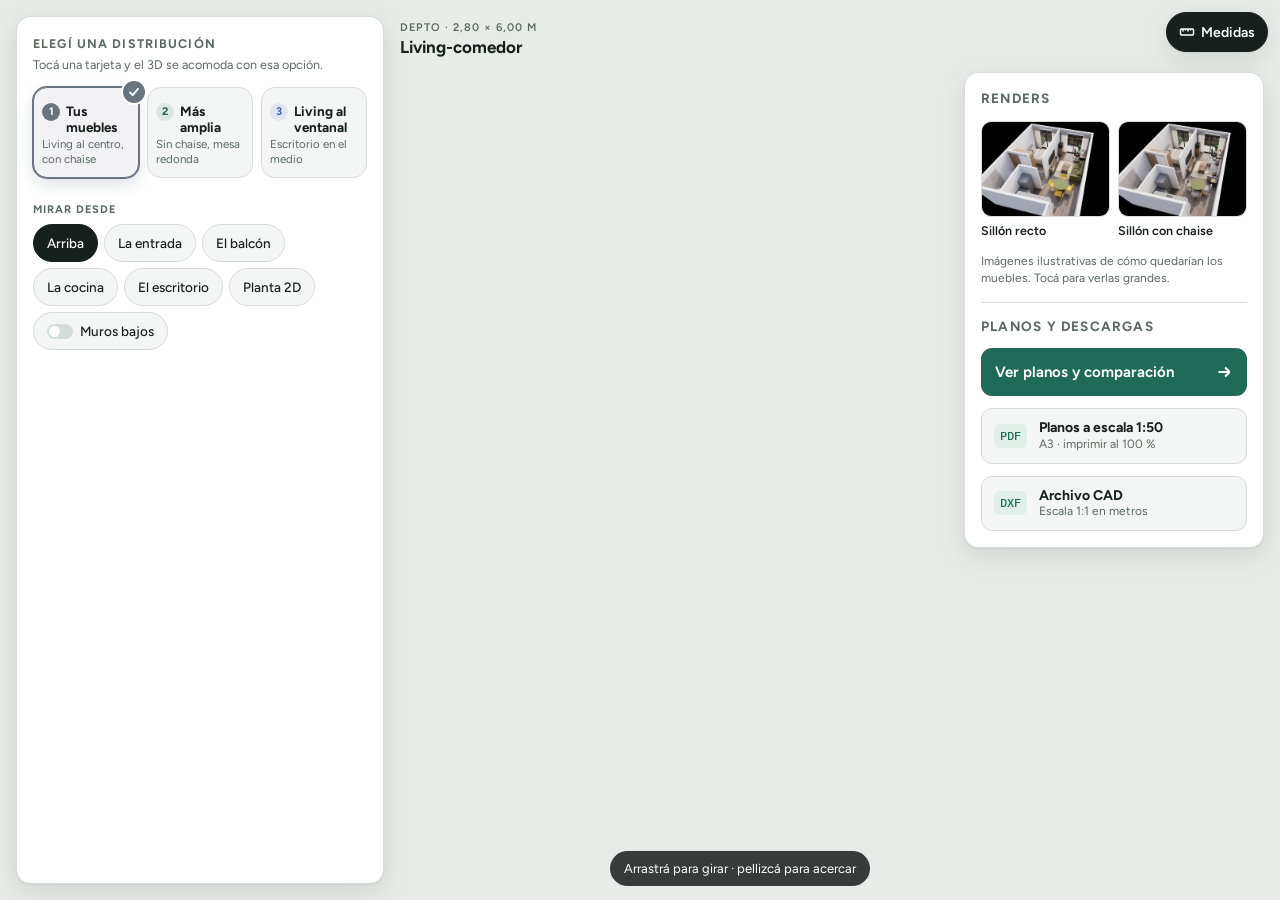
==== index.html @ 9386f5f5 "Opción 2: sillón de 180 × 100 Co-Authored-By: Claude Opus 5.5 <noreply@anthropic.com> Claude-Session" ====
<!doctype html>
<html lang="es-AR">
<head>
<meta charset="utf-8">
<meta name="viewport" content="width=device-width, initial-scale=1, viewport-fit=cover">
<meta name="theme-color" content="#e8ece9" media="(prefers-color-scheme: light)">
<meta name="theme-color" content="#111614" media="(prefers-color-scheme: dark)">
<title>Living-comedor en 3D</title>
<meta name="description" content="Modelo 3D a escala real del living-comedor: compará las distribuciones, girá y acercate.">
<meta property="og:title" content="Living-comedor en 3D">
<meta property="og:description" content="Modelo 3D a escala real: compará las distribuciones, girá y acercate.">
<meta property="og:type" content="website">
<meta property="og:url" content="https://juanmeliadevelops.github.io/planosDepto/">
<meta property="og:image" content="https://juanmeliadevelops.github.io/planosDepto/assets/og.jpg">
<meta property="og:image:width" content="1200">
<meta property="og:image:height" content="630">
<meta name="twitter:card" content="summary_large_image">
<link rel="icon" href="assets/icon.svg" type="image/svg+xml">
<link rel="apple-touch-icon" href="assets/apple-touch-icon.png">
<link rel="preconnect" href="https://fonts.googleapis.com">
<link rel="preconnect" href="https://fonts.gstatic.com" crossorigin>
<link rel="stylesheet" href="https://fonts.googleapis.com/css2?family=Figtree:wght@400;500;600;700&family=IBM+Plex+Mono:wght@400;500&display=swap">
<link rel="stylesheet" href="assets/style.css?v=9">
<link rel="modulepreload" href="vendor/three/three.module.min.js">
</head>
<body class="viewer">

  <div class="v-stage" id="stage">
    <div class="v-labels" id="labels"></div>
    <div class="toast" id="toast" role="status" aria-live="polite"></div>
    <div class="hint" id="hint">Arrastrá para girar · pellizcá para acercar</div>
  </div>

  <div class="v-brand">
    <p class="eyebrow">Depto · 2,80 × 6,00 m</p>
    <strong>Living-comedor</strong>
  </div>

  <div class="v-tools">
    <button class="pill icon-only" id="t-tags" aria-pressed="true" aria-label="Mostrar u ocultar las medidas" title="Medidas">
      <svg viewBox="0 0 16 16" fill="none" stroke="currentColor" stroke-width="1.5" aria-hidden="true"><rect x="1.5" y="5" width="13" height="6" rx="1"/><path d="M4 5v2.5M6.5 5v1.5M9 5v2.5M11.5 5v1.5"/></svg>
      <span class="pill-text">Medidas</span>
    </button>
    <button class="pill" id="t-files" aria-expanded="false" aria-controls="files">
      <svg viewBox="0 0 16 16" fill="none" stroke="currentColor" stroke-width="1.5" aria-hidden="true"><rect x="1.5" y="2.5" width="13" height="11" rx="1.5"/><path d="M1.5 11l3.5-3.5 3 3 2-2 4.5 4.5"/><circle cx="11" cy="5.5" r="1.2"/></svg>
      Renders y planos
    </button>
  </div>

  <!-- Tarjeta derecha: renders, planos y descargas -->
  <aside class="card files closed" id="files" aria-label="Renders, planos y descargas">
    <button class="files-close" id="files-close" aria-label="Cerrar">×</button>
    <p class="card-label">Renders</p>
    <div class="renders">
      <button class="render-thumb" data-i="0" aria-label="Ver render 1: sillón recto">
        <img src="renders/render-1-thumb.jpg" width="640" height="478" alt="Render del depto con sillón recto verde, mesa redonda y sillas amarillas" loading="lazy">
        <span>Sillón recto</span>
      </button>
      <button class="render-thumb" data-i="1" aria-label="Ver render 2: sillón con chaise">
        <img src="renders/render-2-thumb.jpg" width="640" height="478" alt="Render del depto con sillón gris con chaise, mesa auxiliar y sillas tapizadas" loading="lazy">
        <span>Sillón con chaise</span>
      </button>
    </div>
    <p class="small-note">Imágenes ilustrativas de cómo quedarían los muebles. Tocá para verlas grandes.</p>
    <hr class="sep">
    <p class="card-label">Planos y descargas</p>
    <a class="btn-main" href="planos.html">Ver planos y comparación
      <svg viewBox="0 0 16 16" fill="none" stroke="currentColor" stroke-width="1.8" aria-hidden="true"><path d="M3 8h10m0 0-4-4m4 4-4 4"/></svg>
    </a>
    <a class="file-row" href="descargas/planos-living-1-50-A3.pdf" download>
      <span class="ext">PDF</span>
      <div><strong>Planos a escala 1:50</strong><span class="sub">A3 · imprimir al 100 %</span></div>
    </a>
    <a class="file-row" href="descargas/planos-living.dxf" download>
      <span class="ext">DXF</span>
      <div><strong>Archivo CAD</strong><span class="sub">Escala 1:1 en metros</span></div>
    </a>
  </aside>

  <!-- Visor de renders a pantalla completa -->
  <div class="lightbox" id="lightbox" role="dialog" aria-modal="true" aria-label="Renders" hidden>
    <div class="lb-top">
      <span class="lb-count num" id="lb-count">1 / 2</span>
      <strong id="lb-title">Sillón recto</strong>
      <button class="lb-btn" id="lb-close" aria-label="Cerrar">×</button>
    </div>
    <div class="lb-stage" id="lb-stage">
      <img id="lb-img" src="" alt="">
    </div>
    <button class="lb-btn lb-nav lb-prev" id="lb-prev" aria-label="Anterior">‹</button>
    <button class="lb-btn lb-nav lb-next" id="lb-next" aria-label="Siguiente">›</button>
    <div class="lb-bottom">
      <a id="lb-full" href="" target="_blank" rel="noopener">Abrir en tamaño completo</a>
    </div>
  </div>

  <!-- Tarjeta principal: distribución -->
  <button class="show-controls" id="show-controls" hidden>
    <svg viewBox="0 0 16 16" fill="none" stroke="currentColor" stroke-width="1.8" aria-hidden="true"><path d="M4 10l4-4 4 4"/></svg>
    Mostrar controles
  </button>

  <section class="card dist" id="dist" data-state="peek" aria-label="Distribución">
    <div class="sheet-head" id="sheet-head">
      <span class="grab" aria-hidden="true"></span>
      <div class="sheet-bar">
        <div class="sheet-title"><span class="dot" id="sheet-dot"></span><span class="sheet-name-wrap"><span class="sheet-kicker">Viendo</span><strong id="sheet-name">Tus muebles</strong></span></div>
        <button class="icon-btn" id="sheet-toggle" aria-expanded="false" aria-controls="detail">Ver detalles</button>
        <button class="icon-btn round" id="sheet-hide" aria-label="Ocultar controles" title="Ocultar controles">
          <svg viewBox="0 0 16 16" fill="none" stroke="currentColor" stroke-width="1.8" aria-hidden="true"><path d="M4 6l4 4 4-4"/></svg>
        </button>
      </div>
    </div>
    <div class="dist-head">
      <p class="card-label">Elegí una distribución</p>
      <p>Tocá una tarjeta y el 3D se acomoda con esa opción.</p>
    </div>

    <div class="opts" role="group" aria-label="Distribuciones">
      <button class="opt" data-l="A" aria-pressed="true">
        <span class="opt-plan" data-plan="A" aria-hidden="true"></span>
        <span class="opt-text"><span class="t"><span class="opt-num">1</span>Tus muebles</span><span class="s">Living al centro, con chaise</span></span>
        <span class="opt-check" aria-hidden="true"><svg viewBox="0 0 16 16"><path d="M3.5 8.5l3 3 6-7" fill="none" stroke="currentColor" stroke-width="2.2" stroke-linecap="round" stroke-linejoin="round"/></svg></span>
      </button>
      <button class="opt" data-l="A2" aria-pressed="false">
        <span class="opt-plan" data-plan="A2" aria-hidden="true"></span>
        <span class="opt-text"><span class="t"><span class="opt-num">2</span>Más amplia</span><span class="s">Sin chaise, mesa redonda</span></span>
        <span class="opt-check" aria-hidden="true"><svg viewBox="0 0 16 16"><path d="M3.5 8.5l3 3 6-7" fill="none" stroke="currentColor" stroke-width="2.2" stroke-linecap="round" stroke-linejoin="round"/></svg></span>
      </button>
      <button class="opt" data-l="B" aria-pressed="false">
        <span class="opt-plan" data-plan="B" aria-hidden="true"></span>
        <span class="opt-text"><span class="t"><span class="opt-num">3</span>Living al ventanal</span><span class="s">Escritorio en el medio</span></span>
        <span class="opt-check" aria-hidden="true"><svg viewBox="0 0 16 16"><path d="M3.5 8.5l3 3 6-7" fill="none" stroke="currentColor" stroke-width="2.2" stroke-linecap="round" stroke-linejoin="round"/></svg></span>
      </button>
    </div>

    <div class="detail" id="detail" data-l="A" aria-live="polite"></div>

    <div class="views-wrap">
      <p class="mini-label">Mirar desde</p>
      <div class="views" role="group" aria-label="Punto de vista">
        <button class="chip" data-v="iso" aria-pressed="true">Arriba</button>
        <button class="chip" data-v="entrada" aria-pressed="false">La entrada</button>
        <button class="chip" data-v="balcon" aria-pressed="false">El balcón</button>
        <button class="chip" data-v="cocina" aria-pressed="false">La cocina</button>
        <button class="chip" data-v="escritorio" aria-pressed="false">El escritorio</button>
        <button class="chip" data-v="plan" aria-pressed="false">Planta 2D</button>
        <span class="chip-sep" aria-hidden="true"></span>
        <button class="chip toggle" id="t-walls" aria-pressed="false"><span class="sw" aria-hidden="true"></span>Muros bajos</button>
      </div>
    </div>
  </section>

<script type="importmap">
{"imports":{
  "three":"./vendor/three/three.module.min.js",
  "three/addons/":"./vendor/three/addons/"
}}
</script>
<script type="module" src="assets/living3d.js?v=10"></script>
<noscript><p class="fallback">Este modelo necesita JavaScript. <a href="planos.html">Ver los planos</a></p></noscript>
</body>
</html>
---- assets/style.css ----
/* Planos del depto — estilos compartidos. Mobile first. */
:root{
  --bg:#e8ece9; --surface:#ffffff; --surface-2:#f3f6f4; --fg:#17201c; --muted:#5b6862; --line:#d5ddd8;
  --accent:#1f6b57; --accent-fg:#ffffff; --accent-soft:#e0efe8; --chip:#f3f6f4;
  --change:#b4621a; --change-soft:#fcefe1; --warn:#a8461f; --warn-soft:#fbe9e2;
  --opt-a:#6a7480; --opt-a2:#1f6b57; --opt-b:#3d5fa8;
  --plan-bg:#ffffff;
  --shadow:0 1px 2px rgba(16,24,20,.06),0 8px 28px rgba(16,24,20,.10);
  --font-body:"Figtree",system-ui,-apple-system,"Segoe UI",Roboto,sans-serif;
  --font-data:"IBM Plex Mono",ui-monospace,"SFMono-Regular",Menlo,Consolas,monospace;
  --radius:14px;
  color-scheme:light;
}
@media (prefers-color-scheme: dark){:root{
  --bg:#111614; --surface:#1a211e; --surface-2:#222b27; --fg:#e7eeea; --muted:#9aa8a1; --line:#2e3935;
  --accent:#5cc1a0; --accent-fg:#0c1f19; --accent-soft:#1c362e; --chip:#222b27;
  --change:#e8a463; --change-soft:#3a2a19; --warn:#ee9a7b; --warn-soft:#3b231b;
  --opt-a:#9aa4af; --opt-a2:#5cc1a0; --opt-b:#8fa9e6;
  --shadow:0 1px 2px rgba(0,0,0,.3),0 10px 30px rgba(0,0,0,.35);
  color-scheme:dark}}

*,*::before,*::after{box-sizing:border-box}
html{-webkit-text-size-adjust:100%;text-size-adjust:100%}
body{margin:0;background:var(--bg);color:var(--fg);font-family:var(--font-body);font-size:16px;line-height:1.5;
  -webkit-font-smoothing:antialiased}
img{max-width:100%;height:auto;display:block}
[hidden]{display:none!important}
a{color:var(--accent)}
button,a{-webkit-tap-highlight-color:transparent}
:focus-visible{outline:2px solid var(--accent);outline-offset:2px}
.num{font-family:var(--font-data);font-variant-numeric:tabular-nums}

/* ---------- Página principal ---------- */
.wrap{max-width:760px;margin:0 auto;padding-inline:max(16px,env(safe-area-inset-left,0px));
  padding-block:calc(20px + env(safe-area-inset-top,0px)) calc(40px + env(safe-area-inset-bottom,0px));
  display:flex;flex-direction:column;gap:32px}
.back{align-self:flex-start;font-weight:600;font-size:15px;text-decoration:none;min-height:40px;display:inline-flex;align-items:center;margin-bottom:-16px}
header.top{display:flex;flex-direction:column;gap:6px}
.eyebrow{font-size:12px;letter-spacing:.09em;text-transform:uppercase;color:var(--muted);font-weight:600;margin:0}
h1{font-size:clamp(28px,7.5vw,40px);line-height:1.08;margin:0;font-weight:700;letter-spacing:-.015em;text-wrap:balance}
.lede{margin:4px 0 0;color:var(--muted);max-width:60ch}
h2{font-size:21px;margin:0;font-weight:700;letter-spacing:-.01em;text-wrap:balance}
section{display:flex;flex-direction:column;gap:14px}
.section-head{display:flex;flex-direction:column;gap:4px}
.section-head p{margin:0;color:var(--muted);font-size:15px}

.hero{position:relative;display:block;border-radius:var(--radius);overflow:hidden;background:var(--surface);
  border:1px solid var(--line);text-decoration:none;color:inherit}
.hero img{width:100%;aspect-ratio:4/3;object-fit:cover;background:var(--chip)}
.hero .cta{display:flex;align-items:center;justify-content:space-between;gap:12px;padding:14px 16px}
.hero .cta strong{font-size:17px;display:block}
.hero .cta span{font-size:14px;color:var(--muted)}
.hero .cta .btn{color:var(--accent-fg);font-size:15px}
.btn{display:inline-flex;align-items:center;justify-content:center;gap:8px;min-height:44px;padding:0 18px;border-radius:10px;
  background:var(--accent);color:var(--accent-fg);font-weight:600;font-size:15px;text-decoration:none;border:0;white-space:nowrap}
.btn.secondary{background:var(--chip);color:var(--fg);border:1px solid var(--line)}

.tabs{display:flex;gap:6px;overflow-x:auto;scrollbar-width:none;margin-inline:-16px;padding-inline:16px;scroll-snap-type:x proximity}
.tabs::-webkit-scrollbar{display:none}
.tab{flex:0 0 auto;min-height:44px;padding:0 16px;border-radius:999px;border:1px solid var(--line);background:var(--surface);
  color:var(--fg);font:inherit;font-size:15px;font-weight:500;cursor:pointer;scroll-snap-align:start}
.tab[aria-selected="true"]{background:var(--accent);border-color:var(--accent);color:var(--accent-fg)}
.tab .tab-badge{font-size:11px;font-weight:600;margin-left:6px;opacity:.85}

.plan{display:flex;flex-direction:column;gap:14px}
.plan-figure{margin:0;background:var(--plan-bg);border-radius:var(--radius);border:1px solid var(--line);overflow:hidden}
.plan-figure a{display:block}
.plan-figure img{width:100%;max-width:520px;margin:0 auto}
.plan-figure figcaption{font-size:13px;color:#646a71;padding:10px 14px;border-top:1px solid #e6e2da;background:#fbfaf7;
  display:flex;justify-content:space-between;gap:10px;flex-wrap:wrap}
.facts{display:grid;grid-template-columns:1fr;gap:8px;margin:0;padding:0;list-style:none}
.facts li{background:var(--surface);border:1px solid var(--line);border-radius:10px;padding:12px 14px;display:flex;
  justify-content:space-between;align-items:baseline;gap:12px;font-size:15px}
.facts li .num{font-weight:500;white-space:nowrap}
.facts li.good .num{color:var(--accent)}

.table-scroll{overflow-x:auto;border:1px solid var(--line);border-radius:var(--radius);background:var(--surface)}
table{border-collapse:collapse;width:100%;font-size:14.5px}
th,td{text-align:left;padding:11px 12px;border-bottom:1px solid var(--line);vertical-align:top}
thead th{font-size:12px;letter-spacing:.07em;text-transform:uppercase;color:var(--muted);font-weight:600;background:var(--chip)}
tbody tr:last-child td{border-bottom:0}
td.num{white-space:normal}
@media (max-width:420px){table{font-size:13.5px}th,td{padding:10px 9px}}
td.new{color:var(--accent);font-weight:500}

.downloads{display:grid;grid-template-columns:1fr;gap:10px}
.dl{display:flex;align-items:center;gap:14px;padding:14px 16px;background:var(--surface);border:1px solid var(--line);
  border-radius:var(--radius);text-decoration:none;color:inherit;min-height:64px}
.dl .ext{font-family:var(--font-data);font-size:12px;font-weight:500;background:var(--accent-soft);color:var(--accent);
  border-radius:6px;padding:4px 7px;flex:0 0 auto}
.dl strong{display:block;font-size:15.5px}
.dl span{display:block;font-size:13.5px;color:var(--muted)}
.dl div{min-width:0}

.note{font-size:14px;color:var(--muted);margin:0;padding:14px 16px;border-left:3px solid var(--line);background:var(--surface);border-radius:0 10px 10px 0}
footer{font-size:13px;color:var(--muted)}

@media (min-width:640px){
  .facts{grid-template-columns:1fr 1fr}
  .downloads{grid-template-columns:1fr 1fr}
  .plan{display:grid;grid-template-columns:1.1fr 1fr;align-items:start}
  .plan .facts{grid-template-columns:1fr}
}


/* ---------- Visor 3D (portada) ----------
   Móvil: lienzo arriba + panel inferior. Escritorio (≥960px): lienzo a pantalla completa,
   tarjeta de distribución a la izquierda y tarjeta de planos/descargas a la derecha. */
body.viewer{height:100dvh;overflow:hidden;display:flex;flex-direction:column;overscroll-behavior:none}
.v-stage{position:relative;flex:1 1 auto;min-height:0;touch-action:none;background:var(--bg);isolation:isolate;z-index:0}
.v-stage canvas{display:block;width:100%;height:100%;touch-action:none}
.v-labels{position:absolute;inset:0;pointer-events:none;overflow:hidden}
.fallback{position:absolute;inset:0;display:flex;align-items:center;justify-content:center;padding:24px;text-align:center;color:var(--muted)}

.v-brand{position:absolute;z-index:6;top:calc(12px + env(safe-area-inset-top,0px));left:max(12px,env(safe-area-inset-left,0px));
  display:flex;flex-direction:column;gap:0;pointer-events:none}
.v-brand .eyebrow{font-size:11px}
.v-brand strong{font-size:17px;line-height:1.2}

.v-tools{position:absolute;z-index:6;top:calc(12px + env(safe-area-inset-top,0px));right:max(12px,env(safe-area-inset-right,0px));
  display:flex;gap:8px;align-items:center}
.pill{display:inline-flex;align-items:center;gap:6px;min-height:40px;padding:0 14px;border-radius:999px;background:var(--surface);
  color:var(--fg);border:1px solid var(--line);font:inherit;font-size:14px;font-weight:600;text-decoration:none;cursor:pointer;box-shadow:var(--shadow)}
.pill[aria-pressed="true"]{background:var(--fg);color:var(--surface);border-color:var(--fg)}
.pill svg{width:16px;height:16px;flex:0 0 auto}

.hint{position:absolute;left:50%;bottom:14px;transform:translateX(-50%);background:rgba(17,22,20,.82);color:#fff;font-size:13px;
  padding:8px 14px;border-radius:999px;pointer-events:none;transition:opacity .4s;text-align:center;width:max-content;max-width:calc(100% - 24px)}
.hint.gone{opacity:0}

/* etiquetas sobre los muebles */
.tag3d{font-family:var(--font-body);font-size:11px;font-weight:600;color:#17201c;background:rgba(255,255,255,.92);
  border:1px solid rgba(0,0,0,.12);padding:2px 7px;border-radius:6px;white-space:nowrap;pointer-events:none;line-height:1.35;
  box-shadow:0 1px 3px rgba(0,0,0,.08)}
.tag3d span{font-family:var(--font-data);font-weight:400;color:#56606a;margin-left:5px}
.tag3d.changed{background:#fff4e8;border-color:#e2a46a;color:#7a3e0c}
.tag3d.changed span{color:#9a5a24}
.tag3d.room{background:rgba(255,255,255,.7);font-weight:500;color:#45504b}
.hide-tags .tag3d{display:none}

/* tarjetas */
.card{background:var(--surface);border:1px solid var(--line);border-radius:var(--radius);box-shadow:var(--shadow)}
.card-label{font-size:11px;letter-spacing:.09em;text-transform:uppercase;color:var(--muted);font-weight:700;margin:0}

/* panel principal: distribución */
.dist{flex:0 0 auto;z-index:5;display:flex;flex-direction:column;gap:12px;border-radius:18px 18px 0 0;border-bottom:0;
  padding:14px 0 calc(12px + env(safe-area-inset-bottom,0px));max-height:50dvh;overflow-y:auto;overscroll-behavior:contain}
.dist>*{margin-inline:16px;flex-shrink:0}
.dist-head{display:flex;flex-direction:column;gap:2px}
.dist-head p{margin:0;font-size:12.5px;color:var(--muted)}

.opts{display:grid;grid-template-columns:repeat(3,minmax(0,1fr));gap:8px}
.opt{--c:var(--opt-a);position:relative;display:flex;flex-direction:column;align-items:stretch;gap:7px;text-align:left;padding:8px 8px 10px;
  border-radius:14px;border:1.5px solid var(--line);background:var(--surface-2);color:var(--fg);font:inherit;cursor:pointer;min-width:0;
  transition:border-color .15s,background .15s,transform .15s,box-shadow .15s}
.opt[data-l="A"]{--c:var(--opt-a)} .opt[data-l="A2"]{--c:var(--opt-a2)} .opt[data-l="B"]{--c:var(--opt-b)}
.opt:hover{border-color:color-mix(in srgb,var(--c) 60%,var(--line))}
.opt:active{transform:scale(.97)}
.opt-plan{display:block;border-radius:8px;background:var(--surface);overflow:hidden;line-height:0}
.opt-plan svg{width:100%;height:auto;display:block}
.opt-text{display:flex;flex-direction:column;gap:2px;min-width:0}
.opt .t{display:flex;align-items:flex-start;gap:6px;font-weight:700;font-size:13.5px;line-height:1.2}
.opt-num{flex:0 0 auto;display:inline-grid;place-items:center;width:18px;height:18px;border-radius:50%;font-size:11px;font-weight:700;
  background:color-mix(in srgb,var(--c) 16%,var(--surface));color:var(--c)}
.opt .s{font-size:11.5px;color:var(--muted);line-height:1.3}
.opt-check{position:absolute;top:-7px;right:-7px;width:22px;height:22px;border-radius:50%;background:var(--c);color:#fff;display:grid;place-items:center;
  opacity:0;transform:scale(.6);transition:opacity .15s,transform .15s;box-shadow:0 0 0 2px var(--surface)}
.opt-check svg{width:14px;height:14px}
.opt[aria-pressed="true"]{border-color:var(--c);background:color-mix(in srgb,var(--c) 9%,var(--surface));box-shadow:0 0 0 1px var(--c),0 6px 16px color-mix(in srgb,var(--c) 22%,transparent)}
.opt[aria-pressed="true"] .opt-check{opacity:1;transform:none}
.opt[aria-pressed="true"] .opt-num{background:var(--c);color:#fff}
.opt[aria-pressed="false"] .opt-plan{opacity:.75}

.views-wrap{display:flex;flex-direction:column;gap:6px;margin-inline:0!important}
.mini-label{margin:0 16px;font-size:11px;letter-spacing:.09em;text-transform:uppercase;color:var(--muted);font-weight:700}
.chip-sep{flex:0 0 1px;align-self:stretch;background:var(--line);margin:4px 2px}
.chip.toggle{display:inline-flex;align-items:center;gap:7px}
.chip.toggle .sw{width:26px;height:15px;border-radius:999px;background:var(--line);position:relative;transition:background .15s}
.chip.toggle .sw::after{content:"";position:absolute;top:2px;left:2px;width:11px;height:11px;border-radius:50%;background:#fff;transition:transform .15s}
.chip.toggle[aria-pressed="true"]{background:var(--surface-2);color:var(--fg);border-color:var(--line)}
.chip.toggle[aria-pressed="true"] .sw{background:var(--accent)}
.chip.toggle[aria-pressed="true"] .sw::after{transform:translateX(11px)}

.toast{position:absolute;z-index:3;left:50%;top:calc(64px + env(safe-area-inset-top,0px));transform:translate(-50%,-6px);opacity:0;pointer-events:none;
  background:var(--fg);color:var(--surface);font-size:14px;font-weight:600;padding:9px 16px;border-radius:999px;box-shadow:var(--shadow);
  transition:opacity .2s,transform .2s;white-space:nowrap;max-width:calc(100% - 24px);overflow:hidden;text-overflow:ellipsis}
.toast.show{opacity:1;transform:translate(-50%,0)}
@media (min-width:960px){.toast{left:calc(50% + 190px);top:24px}}

.detail{display:flex;flex-direction:column;gap:12px;--c:var(--opt-a2)}
.detail[data-l="A"]{--c:var(--opt-a)} .detail[data-l="B"]{--c:var(--opt-b)}
.detail-title{display:flex;align-items:center;gap:8px;flex-wrap:wrap}
.detail-title h1{font-size:19px;line-height:1.2;margin:0;font-weight:700;letter-spacing:-.01em}
.badge{display:inline-flex;align-items:center;font-size:11px;font-weight:700;letter-spacing:.04em;text-transform:uppercase;
  padding:3px 8px;border-radius:999px;background:color-mix(in srgb,var(--c) 14%,var(--surface));color:var(--c)}
.detail-desc{margin:0;font-size:14.5px;line-height:1.5;color:var(--fg);text-wrap:pretty}

.metrics{display:grid;grid-template-columns:repeat(2,minmax(0,1fr));gap:8px;margin:0}
.metric{background:var(--surface-2);border-radius:10px;padding:9px 11px;display:flex;flex-direction:column;gap:1px;min-width:0}
.metric dt{font-size:12px;color:var(--muted);line-height:1.3}
.metric dd{margin:0;display:flex;align-items:baseline;gap:6px;flex-wrap:wrap}
.metric .v{font-family:var(--font-data);font-variant-numeric:tabular-nums;font-size:17px;font-weight:500;color:var(--fg)}
.metric .d{font-size:11.5px;font-weight:600;padding:1px 6px;border-radius:999px}
.metric .d.up{background:var(--accent-soft);color:var(--accent)}
.metric .d.tight{background:var(--warn-soft);color:var(--warn)}

.changes{display:flex;flex-direction:column;gap:0;margin:0;padding:0;list-style:none;border:1px solid var(--line);border-radius:12px;overflow:hidden}
.changes li{display:grid;grid-template-columns:minmax(0,1fr) auto;gap:2px 10px;padding:9px 12px;border-top:1px solid var(--line);font-size:14px;align-items:baseline}
.changes li:first-child{border-top:0}
.changes .name{font-weight:600}
.changes .size{font-family:var(--font-data);font-size:12.5px;text-align:right;white-space:nowrap}
.changes .from{color:var(--muted);text-decoration:line-through;text-decoration-color:color-mix(in srgb,var(--muted) 60%,transparent)}
.changes .arrow{color:var(--muted);margin:0 4px}
.changes .to{color:var(--change);font-weight:500}
.changes li.same .size{color:var(--muted)}
.changes-legend{display:flex;align-items:center;gap:6px;font-size:12px;color:var(--muted);margin:-4px 0 0}
.changes-legend i{display:inline-block;width:10px;height:10px;border-radius:3px;background:var(--change-soft);border:1px solid var(--change)}
.note-inline{margin:0;font-size:13px;line-height:1.45;padding:9px 12px;border-radius:10px;background:var(--warn-soft);color:var(--warn)}
.note-inline.good{background:var(--accent-soft);color:var(--accent)}

details.more summary{list-style:none;cursor:pointer;display:flex;align-items:center;justify-content:space-between;min-height:40px;
  font-weight:600;font-size:14px;color:var(--fg);border-top:1px solid var(--line);padding-top:6px}
details.more summary::-webkit-details-marker{display:none}
details.more summary::after{content:"";width:8px;height:8px;border-right:2px solid var(--muted);border-bottom:2px solid var(--muted);transform:rotate(45deg) translateY(-3px);transition:transform .2s}
details.more[open] summary::after{transform:rotate(-135deg) translateY(-2px)}
details.more .more-body{display:flex;flex-direction:column;gap:10px;padding-top:4px}

.views{display:flex;gap:6px;overflow-x:auto;scrollbar-width:none;margin-inline:0!important;padding-inline:16px}
.views::-webkit-scrollbar{display:none}
.chip{flex:0 0 auto;min-height:38px;padding:0 13px;border-radius:999px;border:1px solid var(--line);background:var(--surface-2);color:var(--fg);
  font:inherit;font-size:13.5px;font-weight:500;cursor:pointer}
.chip[aria-pressed="true"]{background:var(--fg);border-color:var(--fg);color:var(--surface)}

/* tarjeta de planos y descargas */
.files{position:absolute;z-index:7;top:calc(60px + env(safe-area-inset-top,0px));right:max(12px,env(safe-area-inset-right,0px));
  width:min(320px,calc(100% - 24px));padding:16px;display:flex;flex-direction:column;gap:12px}
.files h2{font-size:16px;margin:0;line-height:1.25}
.files p{margin:0;font-size:13.5px;color:var(--muted);line-height:1.45}
.btn-main{display:flex;align-items:center;justify-content:space-between;gap:10px;min-height:48px;padding:0 14px;border-radius:11px;
  background:var(--accent);color:var(--accent-fg);font-weight:650;font-size:15px;text-decoration:none}
.btn-main svg{width:18px;height:18px}
.file-row{display:flex;align-items:center;gap:12px;padding:10px 12px;border-radius:11px;border:1px solid var(--line);background:var(--surface-2);
  text-decoration:none;color:var(--fg);min-height:54px}
.file-row .ext{font-family:var(--font-data);font-size:11.5px;font-weight:500;background:var(--accent-soft);color:var(--accent);border-radius:6px;padding:3px 6px;flex:0 0 auto}
.file-row strong{display:block;font-size:14px;line-height:1.25}
.file-row span.sub{display:block;font-size:12px;color:var(--muted);line-height:1.3}
.file-row div{min-width:0}
.files-close{position:absolute;top:8px;right:8px;width:36px;height:36px;border-radius:50%;border:0;background:transparent;color:var(--muted);font-size:22px;line-height:1;cursor:pointer}

/* hoja de controles (celular) */
.sheet-head{display:none}
.show-controls{display:none}
.icon-btn{display:inline-flex;align-items:center;justify-content:center;gap:6px;min-height:36px;padding:0 12px;border-radius:999px;
  border:1px solid var(--line);background:var(--surface-2);color:var(--fg);font:inherit;font-size:13px;font-weight:600;cursor:pointer;flex:0 0 auto}
.icon-btn.round{width:36px;padding:0}
.icon-btn svg{width:16px;height:16px}

@media (max-width:959px){
  body.viewer{display:block}
  .v-stage{position:fixed;inset:0}
  .v-brand{top:calc(10px + env(safe-area-inset-top,0px))}
  .v-brand strong{font-size:16px}
  .pill{min-height:36px;padding:0 12px;font-size:13px}
  .hint{bottom:calc(var(--sheet-h,0px) + 14px);transition:opacity .4s,bottom .3s}

  .dist{position:fixed;left:8px;right:8px;bottom:calc(8px + env(safe-area-inset-bottom,0px));max-height:min(72dvh,640px);
    border-radius:20px;border:1px solid var(--line);padding:0 0 14px;gap:12px;
    transition:transform .32s cubic-bezier(.2,.8,.2,1);will-change:transform}
  .dist .views-wrap{order:2} .dist .detail{order:3}
  .dist .dist-head{display:none}
  .sheet-head{display:flex;flex-direction:column;align-items:stretch;gap:6px;position:sticky;top:0;z-index:2;background:var(--surface);
    padding:8px 12px 2px 16px;margin:0!important;border-radius:20px 20px 0 0;touch-action:none;cursor:grab}
  .grab{align-self:center;width:40px;height:5px;border-radius:3px;background:var(--line)}
  .sheet-bar{display:flex;align-items:center;gap:8px}
  .sheet-title{display:flex;align-items:center;gap:8px;min-width:0;flex:1}
  .sheet-title strong{font-size:16px;white-space:nowrap;overflow:hidden;text-overflow:ellipsis}
  .sheet-title .dot{width:10px;height:10px;border-radius:50%;background:var(--c,var(--opt-a2));flex:0 0 auto}
  .sheet-name-wrap{display:flex;flex-direction:column;min-width:0;line-height:1.15}
  .sheet-kicker{font-size:10.5px;letter-spacing:.08em;text-transform:uppercase;color:var(--muted);font-weight:700}

  .dist[data-state="peek"]{overflow:hidden}
  .dist[data-state="peek"] .detail{display:none}
  .dist[data-state="peek"] .opt .s{display:none}
  .dist[data-state="peek"] .mini-label{display:none}
  .dist .detail-title h1{display:none}
  body:has(.dist[data-state="open"]) .hint{opacity:0}
  .dist[data-state="hidden"]{transform:translateY(calc(100% + 40px));pointer-events:none}

  .show-controls{position:fixed;z-index:6;left:50%;transform:translateX(-50%);bottom:calc(14px + env(safe-area-inset-bottom,0px));
    display:inline-flex;align-items:center;gap:8px;min-height:46px;padding:0 18px;border-radius:999px;border:0;
    background:var(--fg);color:var(--surface);font:inherit;font-size:14.5px;font-weight:650;box-shadow:var(--shadow);cursor:pointer}
  .show-controls svg{width:16px;height:16px}

  .files{box-shadow:0 12px 40px rgba(0,0,0,.22);top:calc(56px + env(safe-area-inset-top,0px))}
  .files.closed{display:none}
}
@media (min-width:960px){
  body.viewer{display:block}
  .v-stage{position:fixed;inset:0}
  .v-brand{left:400px;top:20px}
  .dist{position:fixed;top:16px;left:16px;bottom:16px;width:368px;max-height:none;border-radius:var(--radius);border-bottom:1px solid var(--line);padding:18px 0}
  .files{top:72px;right:16px;width:300px}
  .files.closed{display:flex}
  .dist .views{flex-wrap:wrap;overflow:visible}
  .dist .chip-sep{display:none}
  .files-close,#t-files{display:none}
  .hint{left:calc(50% + 100px)}
}
@media (prefers-reduced-motion:reduce){*{transition:none!important;scroll-behavior:auto!important}}

/* ---------- renders ---------- */
.pill.icon-only{padding:0 12px}
.renders{display:grid;grid-template-columns:1fr 1fr;gap:8px}
.render-thumb{display:flex;flex-direction:column;gap:5px;padding:0;border:0;background:none;color:var(--fg);font:inherit;cursor:pointer;text-align:left;min-width:0}
.render-thumb img{width:100%;aspect-ratio:4/3;object-fit:cover;border-radius:10px;border:1px solid var(--line);background:#111;transition:transform .2s}
.render-thumb:hover img{transform:scale(1.02)}
.render-thumb span{font-size:12.5px;font-weight:600}
.small-note{font-size:12px!important;color:var(--muted);margin:0}
.sep{border:0;border-top:1px solid var(--line);margin:2px 0;width:100%}
.files{max-height:calc(100dvh - 90px);overflow-y:auto}

.lightbox{position:fixed;inset:0;z-index:50;background:#0b0d0c;display:flex;flex-direction:column;color:#fff}
.lb-top{display:flex;align-items:center;gap:12px;padding:calc(10px + env(safe-area-inset-top,0px)) 12px 10px 16px}
.lb-top strong{flex:1;font-size:15px;min-width:0;white-space:nowrap;overflow:hidden;text-overflow:ellipsis}
.lb-count{font-size:13px;color:#b9c2bd}
.lb-btn{width:44px;height:44px;border-radius:50%;border:0;background:rgba(255,255,255,.12);color:#fff;font-size:26px;line-height:1;cursor:pointer;flex:0 0 auto}
.lb-btn:hover{background:rgba(255,255,255,.22)}
.lb-stage{flex:1;min-height:0;display:flex;align-items:center;justify-content:center;padding:0 8px;touch-action:pan-y pinch-zoom}
.lb-stage img{max-width:100%;max-height:100%;object-fit:contain;border-radius:6px;user-select:none;-webkit-user-drag:none}
.lb-nav{position:absolute;top:50%;transform:translateY(-50%);font-size:32px}
.lb-prev{left:12px} .lb-next{right:12px}
.lb-bottom{padding:10px 16px calc(14px + env(safe-area-inset-bottom,0px));text-align:center}
.lb-bottom a{color:#cfe7dc;font-size:14px}
@media (max-width:640px){ .lb-nav{top:auto;bottom:calc(52px + env(safe-area-inset-bottom,0px));transform:none} }
@media (max-width:959px){ .pill.icon-only .pill-text{display:none} .pill.icon-only{width:36px;padding:0;justify-content:center} }
.render-grid{display:grid;grid-template-columns:1fr;gap:12px}
.render-fig{margin:0;display:flex;flex-direction:column;gap:6px}
.render-fig img{width:100%;border-radius:var(--radius);border:1px solid var(--line);background:#111}
.render-fig figcaption{font-size:14px;font-weight:600}
@media (min-width:640px){.render-grid{grid-template-columns:1fr 1fr}}
.opt-plan .room{fill:color-mix(in srgb,var(--c) 5%,var(--surface));stroke:var(--muted);stroke-width:0.06}
.opt-plan .win{stroke:var(--accent);stroke-width:0.14;stroke-linecap:round;opacity:.7}
.opt-plan .pf{fill:color-mix(in srgb,var(--muted) 35%,var(--surface))}
.opt-plan .pf.soft{fill:color-mix(in srgb,var(--muted) 22%,var(--surface))}
.opt-plan .pf.main{fill:var(--c)}
.opt-plan .pf.desk{fill:color-mix(in srgb,var(--c) 45%,var(--surface))}
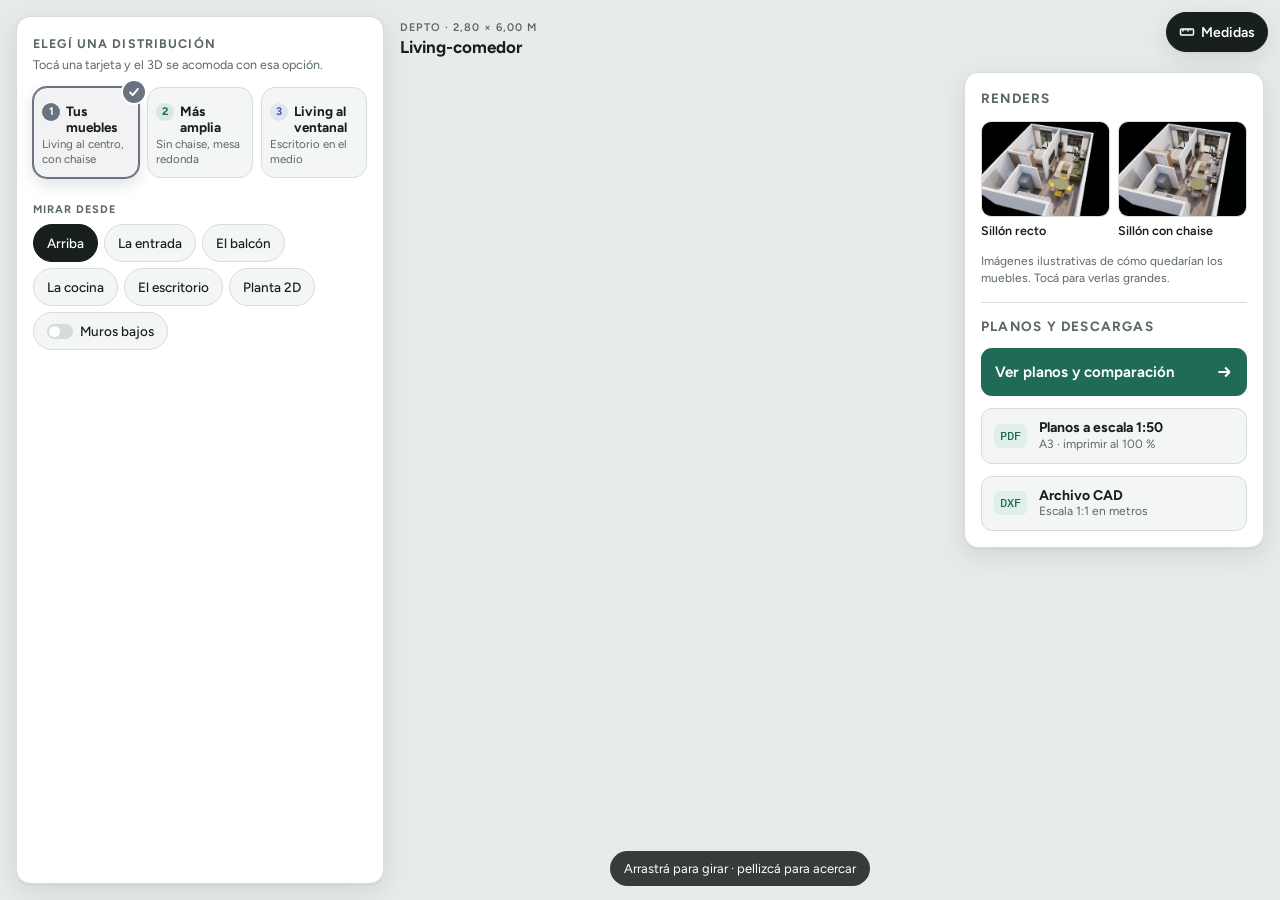
==== commit 0117cf61: "Sillón a medida: 180 en dos módulos (90×100 + 90×130), brazos 15 × 80 - Modelado en 3D con respaldo," ====
--- a/index.html
+++ b/index.html
@@ -157,7 +157,7 @@
   "three/addons/":"./vendor/three/addons/"
 }}
 </script>
-<script type="module" src="assets/living3d.js?v=10"></script>
+<script type="module" src="assets/living3d.js?v=11"></script>
 <noscript><p class="fallback">Este modelo necesita JavaScript. <a href="planos.html">Ver los planos</a></p></noscript>
 </body>
 </html>
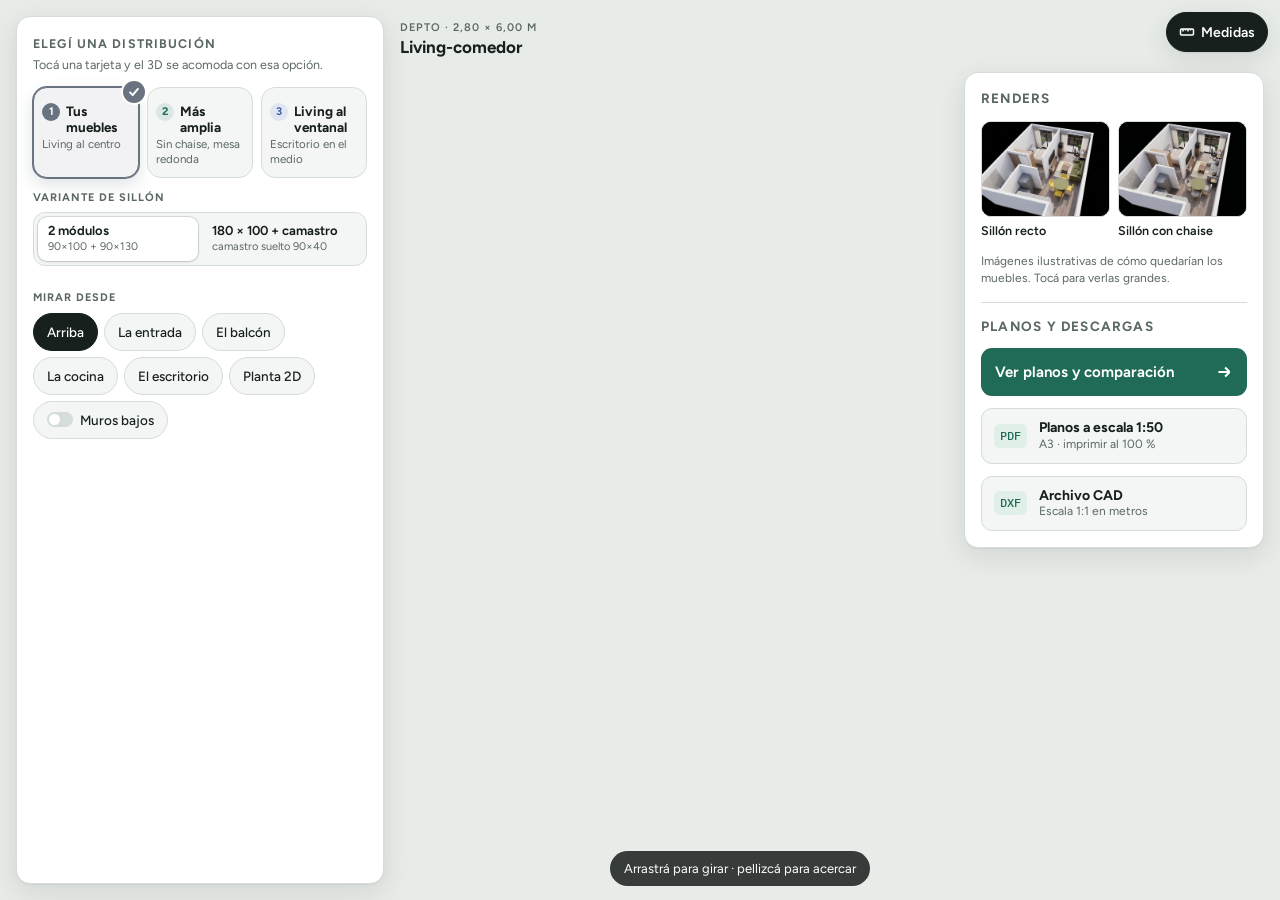
==== commit ddb89ed9: "Variante de sillón: 180 × 100 + camastro suelto 90 × 40 - Interruptor 'Variante de sillón' en las op" ====
--- a/index.html
+++ b/index.html
@@ -119,7 +119,7 @@
     <div class="opts" role="group" aria-label="Distribuciones">
       <button class="opt" data-l="A" aria-pressed="true">
         <span class="opt-plan" data-plan="A" aria-hidden="true"></span>
-        <span class="opt-text"><span class="t"><span class="opt-num">1</span>Tus muebles</span><span class="s">Living al centro, con chaise</span></span>
+        <span class="opt-text"><span class="t"><span class="opt-num">1</span>Tus muebles</span><span class="s">Living al centro</span></span>
         <span class="opt-check" aria-hidden="true"><svg viewBox="0 0 16 16"><path d="M3.5 8.5l3 3 6-7" fill="none" stroke="currentColor" stroke-width="2.2" stroke-linecap="round" stroke-linejoin="round"/></svg></span>
       </button>
       <button class="opt" data-l="A2" aria-pressed="false">
@@ -132,6 +132,14 @@
         <span class="opt-text"><span class="t"><span class="opt-num">3</span>Living al ventanal</span><span class="s">Escritorio en el medio</span></span>
         <span class="opt-check" aria-hidden="true"><svg viewBox="0 0 16 16"><path d="M3.5 8.5l3 3 6-7" fill="none" stroke="currentColor" stroke-width="2.2" stroke-linecap="round" stroke-linejoin="round"/></svg></span>
       </button>
+    </div>
+
+    <div class="sofa-switch" id="sofa-switch">
+      <p class="mini-label">Variante de sillón</p>
+      <div class="seg2" role="group" aria-label="Variante de sillón">
+        <button data-sofa="mod" aria-pressed="true"><strong>2 módulos</strong><small>90×100 + 90×130</small></button>
+        <button data-sofa="cam" aria-pressed="false"><strong>180 × 100 + camastro</strong><small>camastro suelto 90×40</small></button>
+      </div>
     </div>
 
     <div class="detail" id="detail" data-l="A" aria-live="polite"></div>
@@ -157,7 +165,7 @@
   "three/addons/":"./vendor/three/addons/"
 }}
 </script>
-<script type="module" src="assets/living3d.js?v=11"></script>
+<script type="module" src="assets/living3d.js?v=12"></script>
 <noscript><p class="fallback">Este modelo necesita JavaScript. <a href="planos.html">Ver los planos</a></p></noscript>
 </body>
 </html>
--- a/assets/style.css
+++ b/assets/style.css
@@ -344,3 +344,20 @@
 .opt-plan .pf.soft{fill:color-mix(in srgb,var(--muted) 22%,var(--surface))}
 .opt-plan .pf.main{fill:var(--c)}
 .opt-plan .pf.desk{fill:color-mix(in srgb,var(--c) 45%,var(--surface))}
+
+/* variante de sillón */
+.sofa-switch{display:flex;flex-direction:column;gap:6px;margin-inline:0!important}
+.sofa-switch .mini-label{margin:0 16px}
+.seg2{display:grid;grid-template-columns:1fr 1fr;gap:4px;padding:4px;margin:0 16px;border-radius:12px;background:var(--surface-2);border:1px solid var(--line)}
+.seg2 button{display:flex;flex-direction:column;align-items:flex-start;gap:1px;min-height:44px;padding:6px 10px;border:0;border-radius:9px;background:transparent;
+  color:var(--fg);font:inherit;text-align:left;cursor:pointer;min-width:0}
+.seg2 button strong{font-size:13px;font-weight:650;line-height:1.2}
+.seg2 button small{font-size:11px;color:var(--muted);line-height:1.2}
+.seg2 button[aria-pressed="true"]{background:var(--surface);box-shadow:0 1px 3px rgba(0,0,0,.12),0 0 0 1px var(--line)}
+@media (max-width:959px){
+  .dist .sofa-switch{order:1}
+  .dist[data-state="peek"] .sofa-switch .mini-label{display:none}
+  .dist[data-state="peek"] .seg2 button small{display:none}
+  .dist[data-state="peek"] .seg2 button{min-height:38px;justify-content:center}
+}
+.plan-variant{margin:0;grid-column:1/-1}
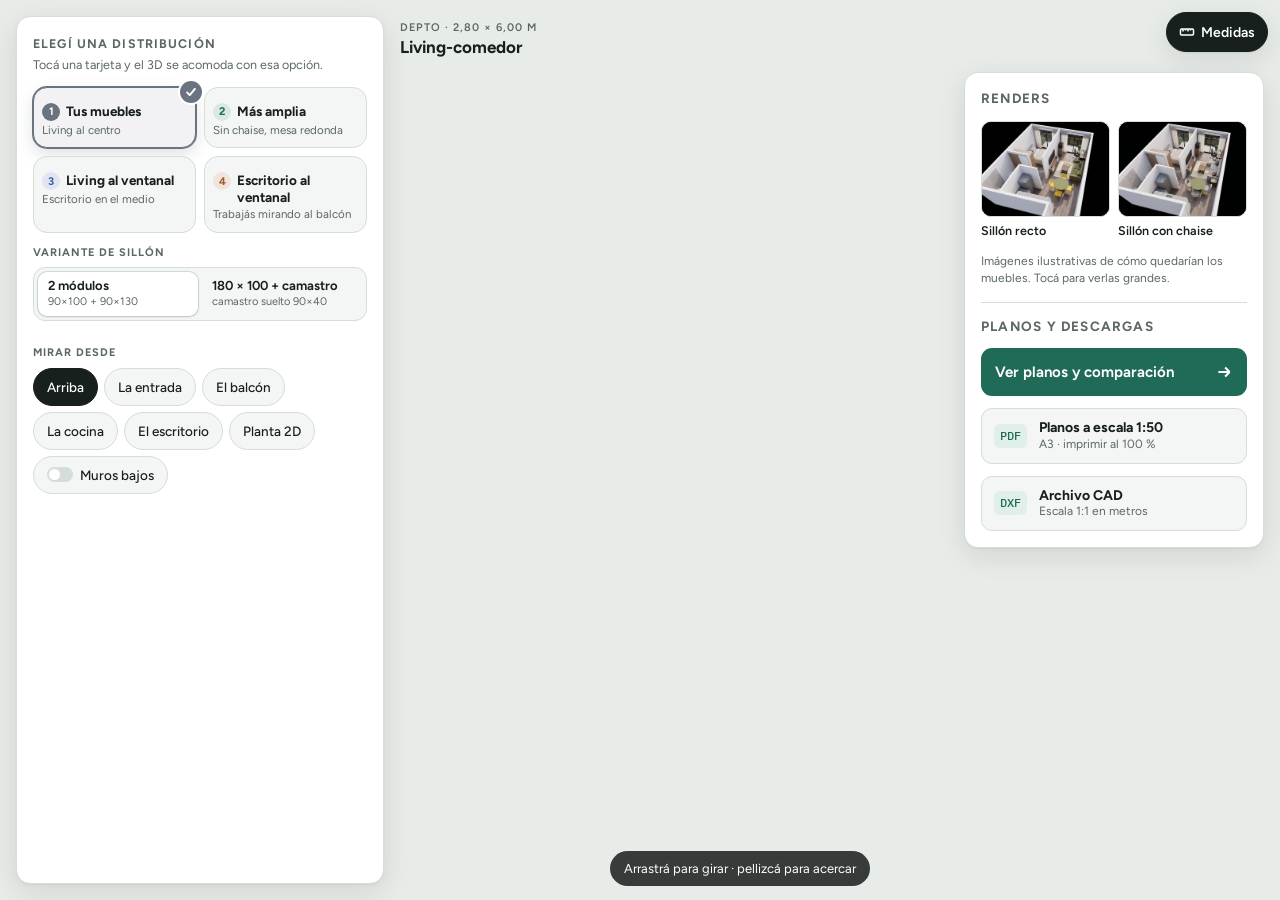
==== commit e9b2e114: "Opción 4: escritorio en el rincón del ventanal, mirando al balcón - Nueva distribución en 3D, mini p" ====
--- a/index.html
+++ b/index.html
@@ -132,6 +132,11 @@
         <span class="opt-text"><span class="t"><span class="opt-num">3</span>Living al ventanal</span><span class="s">Escritorio en el medio</span></span>
         <span class="opt-check" aria-hidden="true"><svg viewBox="0 0 16 16"><path d="M3.5 8.5l3 3 6-7" fill="none" stroke="currentColor" stroke-width="2.2" stroke-linecap="round" stroke-linejoin="round"/></svg></span>
       </button>
+      <button class="opt" data-l="C" aria-pressed="false">
+        <span class="opt-plan" data-plan="C" aria-hidden="true"></span>
+        <span class="opt-text"><span class="t"><span class="opt-num">4</span>Escritorio al ventanal</span><span class="s">Trabajás mirando al balcón</span></span>
+        <span class="opt-check" aria-hidden="true"><svg viewBox="0 0 16 16"><path d="M3.5 8.5l3 3 6-7" fill="none" stroke="currentColor" stroke-width="2.2" stroke-linecap="round" stroke-linejoin="round"/></svg></span>
+      </button>
     </div>
 
     <div class="sofa-switch" id="sofa-switch">
@@ -165,7 +170,7 @@
   "three/addons/":"./vendor/three/addons/"
 }}
 </script>
-<script type="module" src="assets/living3d.js?v=12"></script>
+<script type="module" src="assets/living3d.js?v=14"></script>
 <noscript><p class="fallback">Este modelo necesita JavaScript. <a href="planos.html">Ver los planos</a></p></noscript>
 </body>
 </html>
--- a/assets/style.css
+++ b/assets/style.css
@@ -3,7 +3,7 @@
   --bg:#e8ece9; --surface:#ffffff; --surface-2:#f3f6f4; --fg:#17201c; --muted:#5b6862; --line:#d5ddd8;
   --accent:#1f6b57; --accent-fg:#ffffff; --accent-soft:#e0efe8; --chip:#f3f6f4;
   --change:#b4621a; --change-soft:#fcefe1; --warn:#a8461f; --warn-soft:#fbe9e2;
-  --opt-a:#6a7480; --opt-a2:#1f6b57; --opt-b:#3d5fa8;
+  --opt-a:#6a7480; --opt-a2:#1f6b57; --opt-b:#3d5fa8; --opt-c:#a0582a;
   --plan-bg:#ffffff;
   --shadow:0 1px 2px rgba(16,24,20,.06),0 8px 28px rgba(16,24,20,.10);
   --font-body:"Figtree",system-ui,-apple-system,"Segoe UI",Roboto,sans-serif;
@@ -15,7 +15,7 @@
   --bg:#111614; --surface:#1a211e; --surface-2:#222b27; --fg:#e7eeea; --muted:#9aa8a1; --line:#2e3935;
   --accent:#5cc1a0; --accent-fg:#0c1f19; --accent-soft:#1c362e; --chip:#222b27;
   --change:#e8a463; --change-soft:#3a2a19; --warn:#ee9a7b; --warn-soft:#3b231b;
-  --opt-a:#9aa4af; --opt-a2:#5cc1a0; --opt-b:#8fa9e6;
+  --opt-a:#9aa4af; --opt-a2:#5cc1a0; --opt-b:#8fa9e6; --opt-c:#e09a6a;
   --shadow:0 1px 2px rgba(0,0,0,.3),0 10px 30px rgba(0,0,0,.35);
   color-scheme:dark}}
 
@@ -149,11 +149,11 @@
 .dist-head{display:flex;flex-direction:column;gap:2px}
 .dist-head p{margin:0;font-size:12.5px;color:var(--muted)}
 
-.opts{display:grid;grid-template-columns:repeat(3,minmax(0,1fr));gap:8px}
+.opts{display:grid;grid-template-columns:repeat(2,minmax(0,1fr));gap:8px}
 .opt{--c:var(--opt-a);position:relative;display:flex;flex-direction:column;align-items:stretch;gap:7px;text-align:left;padding:8px 8px 10px;
   border-radius:14px;border:1.5px solid var(--line);background:var(--surface-2);color:var(--fg);font:inherit;cursor:pointer;min-width:0;
   transition:border-color .15s,background .15s,transform .15s,box-shadow .15s}
-.opt[data-l="A"]{--c:var(--opt-a)} .opt[data-l="A2"]{--c:var(--opt-a2)} .opt[data-l="B"]{--c:var(--opt-b)}
+.opt[data-l="A"]{--c:var(--opt-a)} .opt[data-l="A2"]{--c:var(--opt-a2)} .opt[data-l="B"]{--c:var(--opt-b)} .opt[data-l="C"]{--c:var(--opt-c)}
 .opt:hover{border-color:color-mix(in srgb,var(--c) 60%,var(--line))}
 .opt:active{transform:scale(.97)}
 .opt-plan{display:block;border-radius:8px;background:var(--surface);overflow:hidden;line-height:0}
@@ -188,7 +188,7 @@
 @media (min-width:960px){.toast{left:calc(50% + 190px);top:24px}}
 
 .detail{display:flex;flex-direction:column;gap:12px;--c:var(--opt-a2)}
-.detail[data-l="A"]{--c:var(--opt-a)} .detail[data-l="B"]{--c:var(--opt-b)}
+.detail[data-l="A"]{--c:var(--opt-a)} .detail[data-l="B"]{--c:var(--opt-b)} .detail[data-l="C"]{--c:var(--opt-c)}
 .detail-title{display:flex;align-items:center;gap:8px;flex-wrap:wrap}
 .detail-title h1{font-size:19px;line-height:1.2;margin:0;font-weight:700;letter-spacing:-.01em}
 .badge{display:inline-flex;align-items:center;font-size:11px;font-weight:700;letter-spacing:.04em;text-transform:uppercase;
@@ -361,3 +361,10 @@
   .dist[data-state="peek"] .seg2 button{min-height:38px;justify-content:center}
 }
 .plan-variant{margin:0;grid-column:1/-1}
+
+/* 4 opciones: en el celular, fila deslizable */
+@media (max-width:959px){
+  .opts{display:flex;overflow-x:auto;scroll-snap-type:x mandatory;scrollbar-width:none;margin-inline:0!important;padding:8px 16px 4px;gap:8px}
+  .opts::-webkit-scrollbar{display:none}
+  .opt{flex:0 0 132px;scroll-snap-align:start}
+}
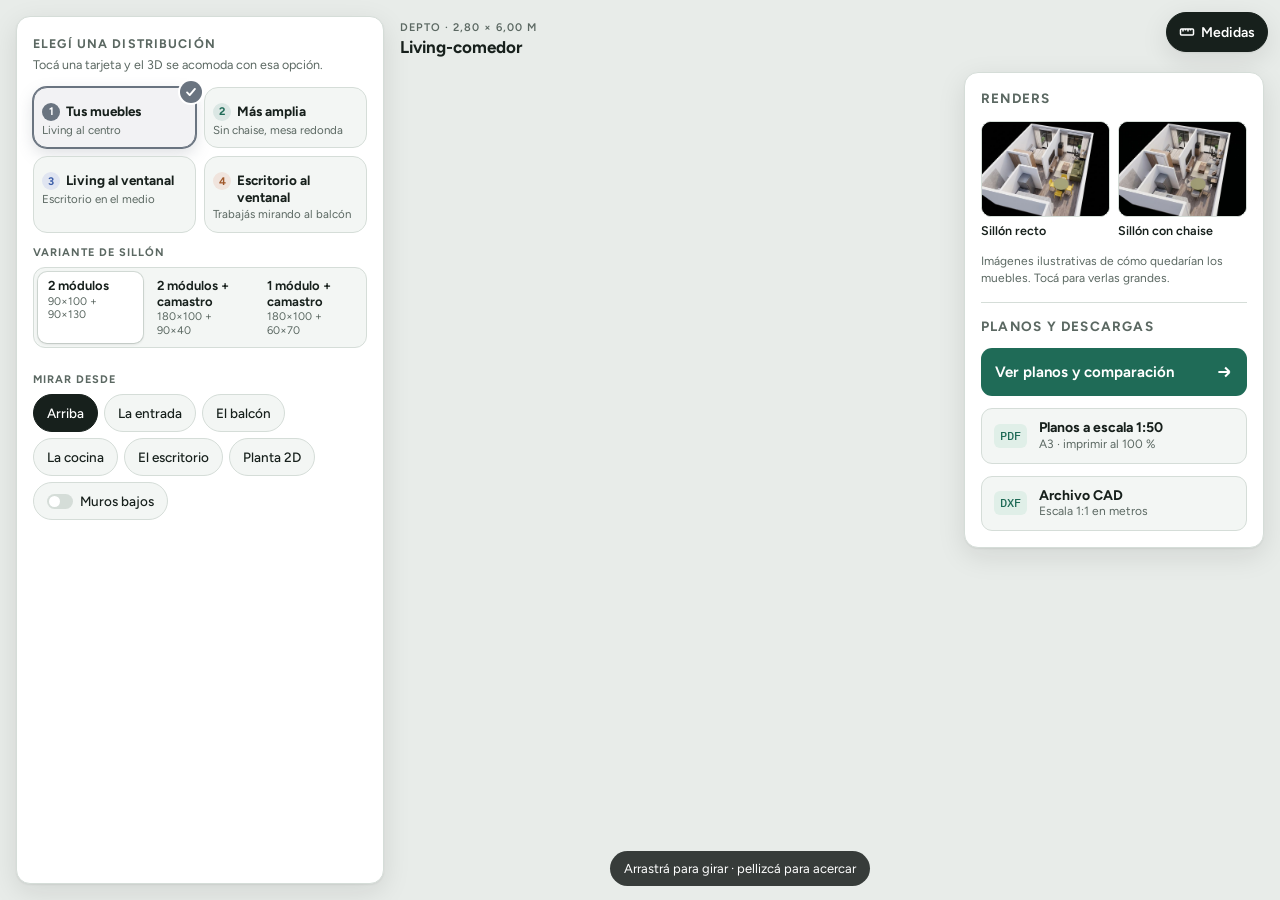
==== commit 59ef9b99: "Variante de sillón: 1 módulo 180 × 100 + camastro suelto 60 × 70 - Tercera opción en el interruptor " ====
--- a/index.html
+++ b/index.html
@@ -143,7 +143,8 @@
       <p class="mini-label">Variante de sillón</p>
       <div class="seg2" role="group" aria-label="Variante de sillón">
         <button data-sofa="mod" aria-pressed="true"><strong>2 módulos</strong><small>90×100 + 90×130</small></button>
-        <button data-sofa="cam" aria-pressed="false"><strong>180 × 100 + camastro</strong><small>camastro suelto 90×40</small></button>
+        <button data-sofa="cam" aria-pressed="false"><strong>2 módulos + camastro</strong><small>180×100 + 90×40</small></button>
+        <button data-sofa="uno" aria-pressed="false"><strong>1 módulo + camastro</strong><small>180×100 + 60×70</small></button>
       </div>
     </div>
 
@@ -170,7 +171,7 @@
   "three/addons/":"./vendor/three/addons/"
 }}
 </script>
-<script type="module" src="assets/living3d.js?v=14"></script>
+<script type="module" src="assets/living3d.js?v=15"></script>
 <noscript><p class="fallback">Este modelo necesita JavaScript. <a href="planos.html">Ver los planos</a></p></noscript>
 </body>
 </html>
--- a/assets/style.css
+++ b/assets/style.css
@@ -348,7 +348,7 @@
 /* variante de sillón */
 .sofa-switch{display:flex;flex-direction:column;gap:6px;margin-inline:0!important}
 .sofa-switch .mini-label{margin:0 16px}
-.seg2{display:grid;grid-template-columns:1fr 1fr;gap:4px;padding:4px;margin:0 16px;border-radius:12px;background:var(--surface-2);border:1px solid var(--line)}
+.seg2{display:grid;grid-auto-flow:column;grid-auto-columns:minmax(0,1fr);gap:4px;padding:4px;margin:0 16px;border-radius:12px;background:var(--surface-2);border:1px solid var(--line)}
 .seg2 button{display:flex;flex-direction:column;align-items:flex-start;gap:1px;min-height:44px;padding:6px 10px;border:0;border-radius:9px;background:transparent;
   color:var(--fg);font:inherit;text-align:left;cursor:pointer;min-width:0}
 .seg2 button strong{font-size:13px;font-weight:650;line-height:1.2}
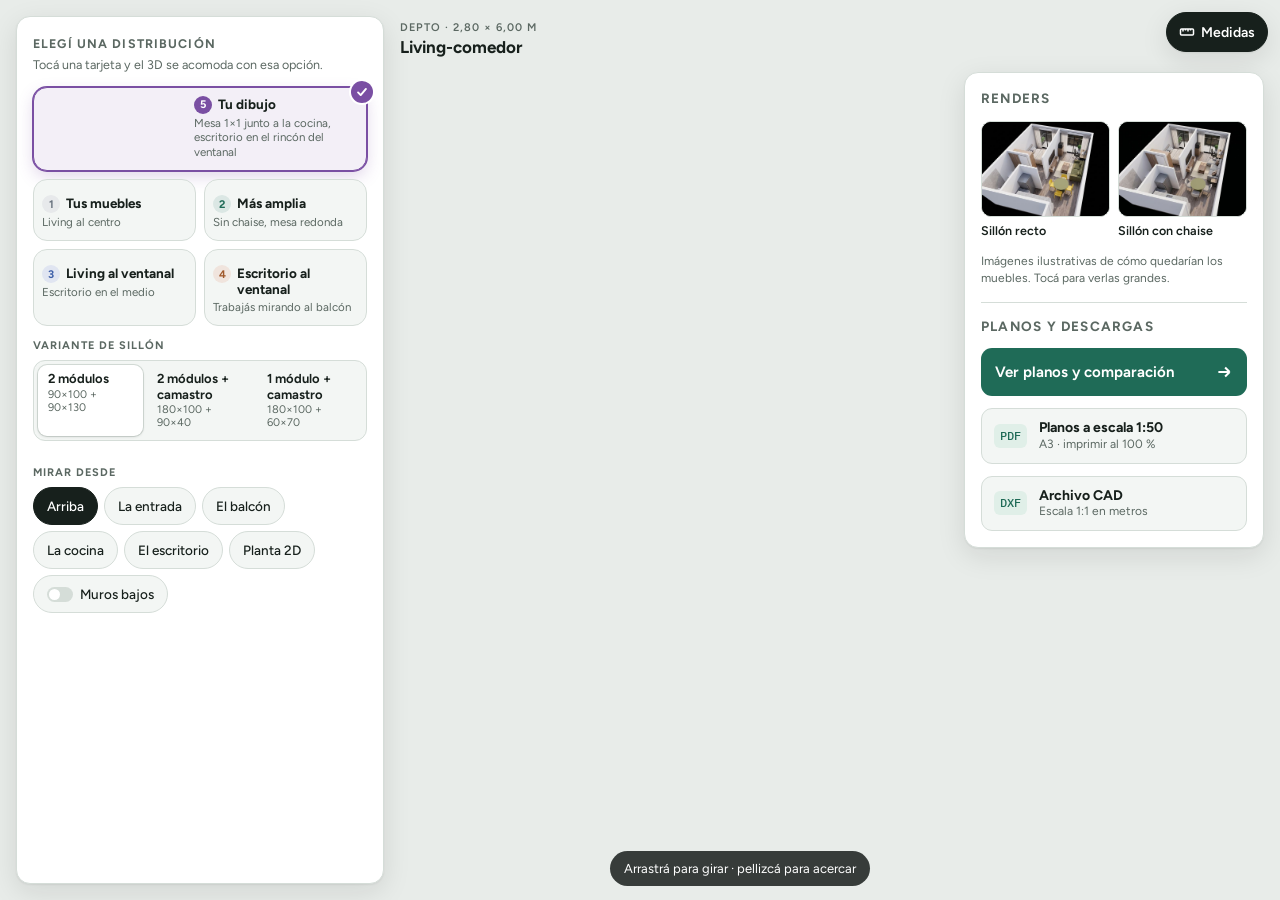
==== commit 46bf2380: "Opción 5 'Tu dibujo' a partir del plano dibujado a mano - Mesa 100 × 100 con una silla en cada punta" ====
--- a/index.html
+++ b/index.html
@@ -104,7 +104,7 @@
     <div class="sheet-head" id="sheet-head">
       <span class="grab" aria-hidden="true"></span>
       <div class="sheet-bar">
-        <div class="sheet-title"><span class="dot" id="sheet-dot"></span><span class="sheet-name-wrap"><span class="sheet-kicker">Viendo</span><strong id="sheet-name">Tus muebles</strong></span></div>
+        <div class="sheet-title"><span class="dot" id="sheet-dot"></span><span class="sheet-name-wrap"><span class="sheet-kicker">Viendo</span><strong id="sheet-name">Tu dibujo</strong></span></div>
         <button class="icon-btn" id="sheet-toggle" aria-expanded="false" aria-controls="detail">Ver detalles</button>
         <button class="icon-btn round" id="sheet-hide" aria-label="Ocultar controles" title="Ocultar controles">
           <svg viewBox="0 0 16 16" fill="none" stroke="currentColor" stroke-width="1.8" aria-hidden="true"><path d="M4 6l4 4 4-4"/></svg>
@@ -117,7 +117,12 @@
     </div>
 
     <div class="opts" role="group" aria-label="Distribuciones">
-      <button class="opt" data-l="A" aria-pressed="true">
+      <button class="opt opt-wide" data-l="D" aria-pressed="true">
+        <span class="opt-plan" data-plan="D" aria-hidden="true"></span>
+        <span class="opt-text"><span class="t"><span class="opt-num">5</span>Tu dibujo</span><span class="s">Mesa 1×1 junto a la cocina, escritorio en el rincón del ventanal</span></span>
+        <span class="opt-check" aria-hidden="true"><svg viewBox="0 0 16 16"><path d="M3.5 8.5l3 3 6-7" fill="none" stroke="currentColor" stroke-width="2.2" stroke-linecap="round" stroke-linejoin="round"/></svg></span>
+      </button>
+      <button class="opt" data-l="A" aria-pressed="false">
         <span class="opt-plan" data-plan="A" aria-hidden="true"></span>
         <span class="opt-text"><span class="t"><span class="opt-num">1</span>Tus muebles</span><span class="s">Living al centro</span></span>
         <span class="opt-check" aria-hidden="true"><svg viewBox="0 0 16 16"><path d="M3.5 8.5l3 3 6-7" fill="none" stroke="currentColor" stroke-width="2.2" stroke-linecap="round" stroke-linejoin="round"/></svg></span>
@@ -148,7 +153,7 @@
       </div>
     </div>
 
-    <div class="detail" id="detail" data-l="A" aria-live="polite"></div>
+    <div class="detail" id="detail" data-l="D" aria-live="polite"></div>
 
     <div class="views-wrap">
       <p class="mini-label">Mirar desde</p>
@@ -171,7 +176,7 @@
   "three/addons/":"./vendor/three/addons/"
 }}
 </script>
-<script type="module" src="assets/living3d.js?v=15"></script>
+<script type="module" src="assets/living3d.js?v=16"></script>
 <noscript><p class="fallback">Este modelo necesita JavaScript. <a href="planos.html">Ver los planos</a></p></noscript>
 </body>
 </html>
--- a/assets/style.css
+++ b/assets/style.css
@@ -3,7 +3,7 @@
   --bg:#e8ece9; --surface:#ffffff; --surface-2:#f3f6f4; --fg:#17201c; --muted:#5b6862; --line:#d5ddd8;
   --accent:#1f6b57; --accent-fg:#ffffff; --accent-soft:#e0efe8; --chip:#f3f6f4;
   --change:#b4621a; --change-soft:#fcefe1; --warn:#a8461f; --warn-soft:#fbe9e2;
-  --opt-a:#6a7480; --opt-a2:#1f6b57; --opt-b:#3d5fa8; --opt-c:#a0582a;
+  --opt-a:#6a7480; --opt-a2:#1f6b57; --opt-b:#3d5fa8; --opt-c:#a0582a; --opt-d:#7a4fa3;
   --plan-bg:#ffffff;
   --shadow:0 1px 2px rgba(16,24,20,.06),0 8px 28px rgba(16,24,20,.10);
   --font-body:"Figtree",system-ui,-apple-system,"Segoe UI",Roboto,sans-serif;
@@ -15,7 +15,7 @@
   --bg:#111614; --surface:#1a211e; --surface-2:#222b27; --fg:#e7eeea; --muted:#9aa8a1; --line:#2e3935;
   --accent:#5cc1a0; --accent-fg:#0c1f19; --accent-soft:#1c362e; --chip:#222b27;
   --change:#e8a463; --change-soft:#3a2a19; --warn:#ee9a7b; --warn-soft:#3b231b;
-  --opt-a:#9aa4af; --opt-a2:#5cc1a0; --opt-b:#8fa9e6; --opt-c:#e09a6a;
+  --opt-a:#9aa4af; --opt-a2:#5cc1a0; --opt-b:#8fa9e6; --opt-c:#e09a6a; --opt-d:#c3a3e6;
   --shadow:0 1px 2px rgba(0,0,0,.3),0 10px 30px rgba(0,0,0,.35);
   color-scheme:dark}}
 
@@ -153,7 +153,7 @@
 .opt{--c:var(--opt-a);position:relative;display:flex;flex-direction:column;align-items:stretch;gap:7px;text-align:left;padding:8px 8px 10px;
   border-radius:14px;border:1.5px solid var(--line);background:var(--surface-2);color:var(--fg);font:inherit;cursor:pointer;min-width:0;
   transition:border-color .15s,background .15s,transform .15s,box-shadow .15s}
-.opt[data-l="A"]{--c:var(--opt-a)} .opt[data-l="A2"]{--c:var(--opt-a2)} .opt[data-l="B"]{--c:var(--opt-b)} .opt[data-l="C"]{--c:var(--opt-c)}
+.opt[data-l="A"]{--c:var(--opt-a)} .opt[data-l="A2"]{--c:var(--opt-a2)} .opt[data-l="B"]{--c:var(--opt-b)} .opt[data-l="C"]{--c:var(--opt-c)} .opt[data-l="D"]{--c:var(--opt-d)}
 .opt:hover{border-color:color-mix(in srgb,var(--c) 60%,var(--line))}
 .opt:active{transform:scale(.97)}
 .opt-plan{display:block;border-radius:8px;background:var(--surface);overflow:hidden;line-height:0}
@@ -188,7 +188,7 @@
 @media (min-width:960px){.toast{left:calc(50% + 190px);top:24px}}
 
 .detail{display:flex;flex-direction:column;gap:12px;--c:var(--opt-a2)}
-.detail[data-l="A"]{--c:var(--opt-a)} .detail[data-l="B"]{--c:var(--opt-b)} .detail[data-l="C"]{--c:var(--opt-c)}
+.detail[data-l="A"]{--c:var(--opt-a)} .detail[data-l="B"]{--c:var(--opt-b)} .detail[data-l="C"]{--c:var(--opt-c)} .detail[data-l="D"]{--c:var(--opt-d)}
 .detail-title{display:flex;align-items:center;gap:8px;flex-wrap:wrap}
 .detail-title h1{font-size:19px;line-height:1.2;margin:0;font-weight:700;letter-spacing:-.01em}
 .badge{display:inline-flex;align-items:center;font-size:11px;font-weight:700;letter-spacing:.04em;text-transform:uppercase;
@@ -368,3 +368,9 @@
   .opts::-webkit-scrollbar{display:none}
   .opt{flex:0 0 132px;scroll-snap-align:start}
 }
+
+/* opción 5 a todo el ancho en computadora: plano a la izquierda, texto a la derecha */
+@media (min-width:960px){
+  .opt-wide{grid-column:1/-1;flex-direction:row;align-items:center}
+  .opt-wide .opt-plan{flex:0 0 46%}
+}
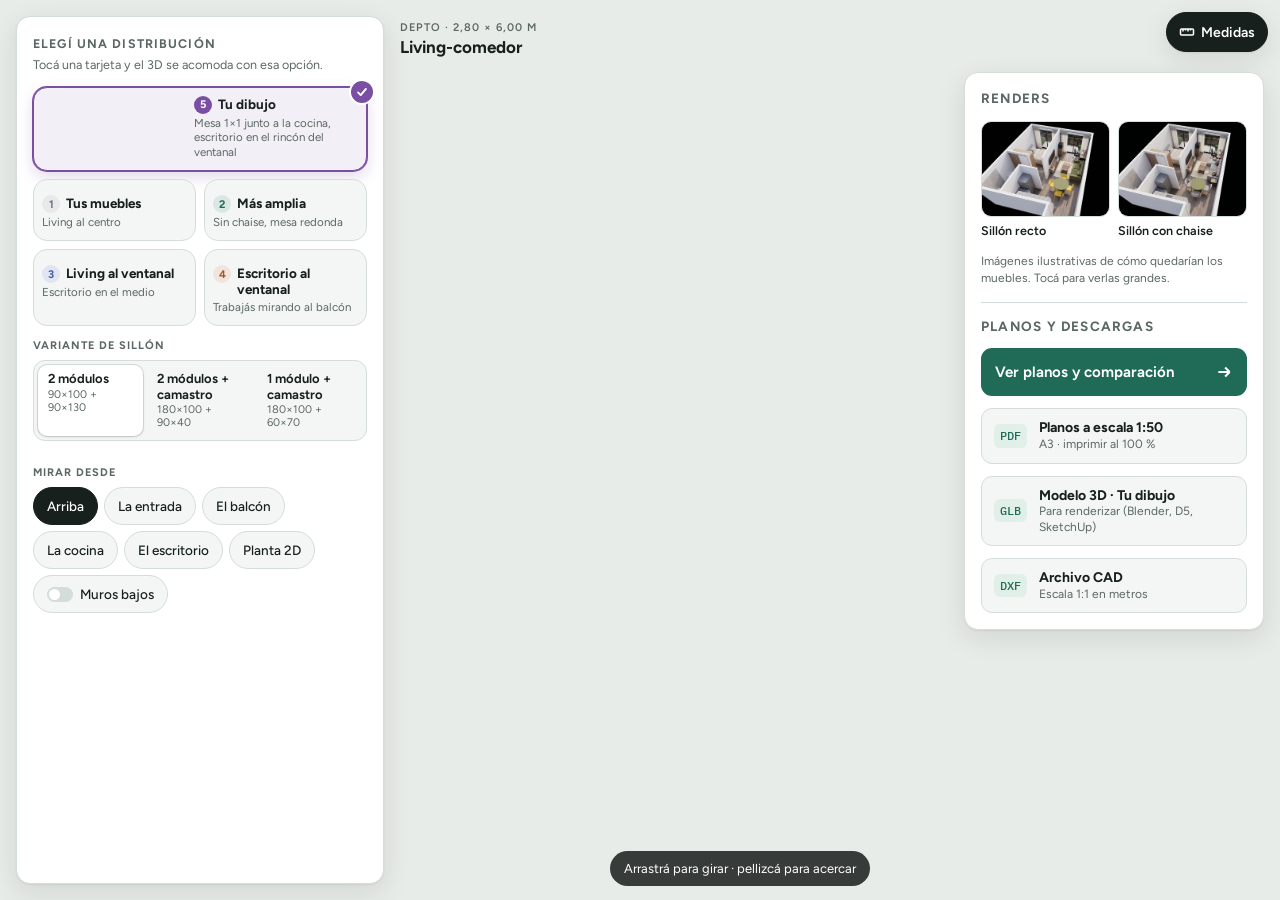
==== commit 541789e3: "Opción 5: sin mueble de impresora, ratona al costado del sillón; modelo GLB para render Co-Authored-" ====
--- a/index.html
+++ b/index.html
@@ -70,6 +70,10 @@
     <a class="file-row" href="descargas/planos-living-1-50-A3.pdf" download>
       <span class="ext">PDF</span>
       <div><strong>Planos a escala 1:50</strong><span class="sub">A3 · imprimir al 100 %</span></div>
+    </a>
+    <a class="file-row" href="descargas/modelo-3d-tu-dibujo.glb" download>
+      <span class="ext">GLB</span>
+      <div><strong>Modelo 3D · Tu dibujo</strong><span class="sub">Para renderizar (Blender, D5, SketchUp)</span></div>
     </a>
     <a class="file-row" href="descargas/planos-living.dxf" download>
       <span class="ext">DXF</span>
@@ -176,7 +180,7 @@
   "three/addons/":"./vendor/three/addons/"
 }}
 </script>
-<script type="module" src="assets/living3d.js?v=16"></script>
+<script type="module" src="assets/living3d.js?v=17"></script>
 <noscript><p class="fallback">Este modelo necesita JavaScript. <a href="planos.html">Ver los planos</a></p></noscript>
 </body>
 </html>
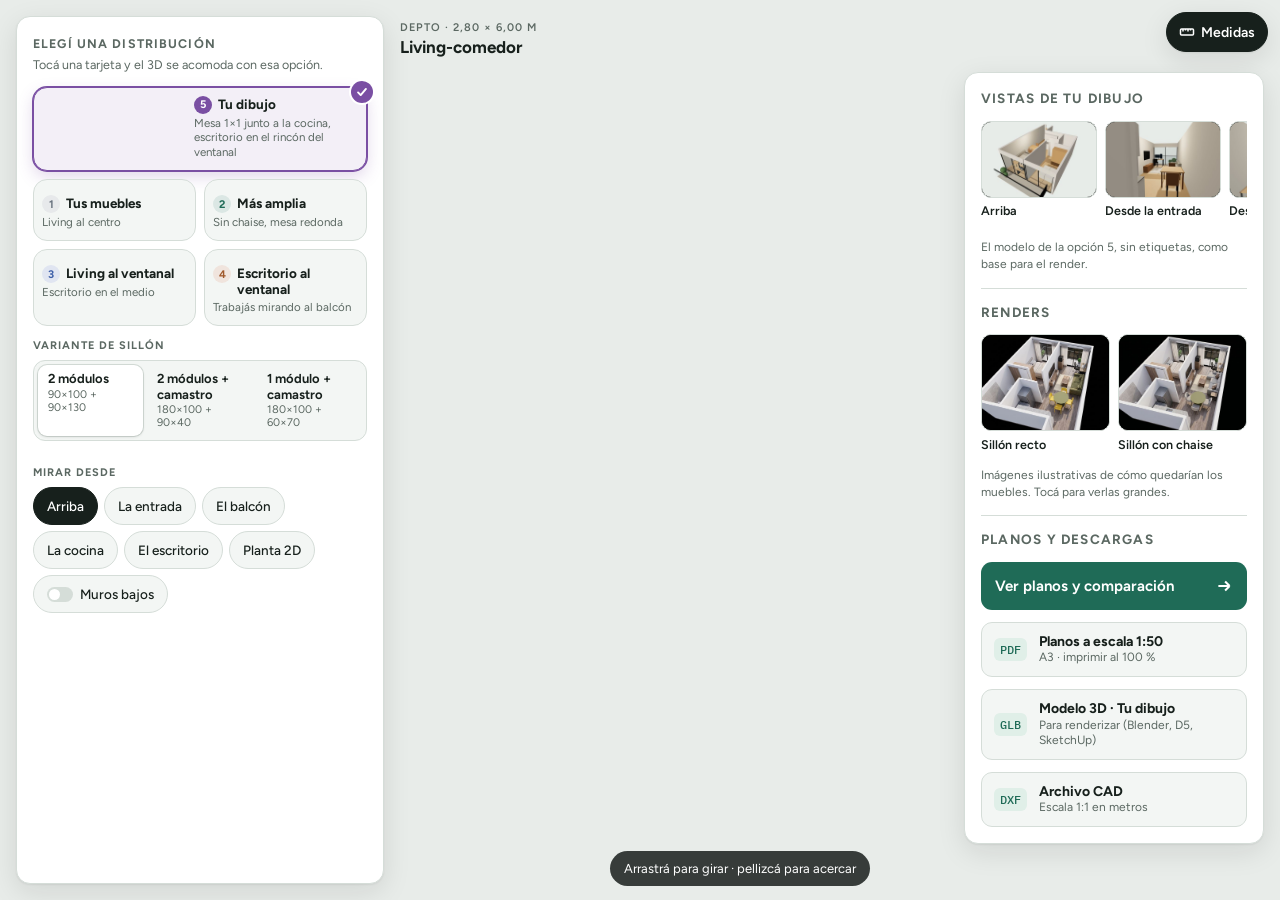
==== commit 70a4e793: "Vistas del modelo de 'Tu dibujo' en la galería de la web y en planos.html Co-Authored-By: Claude Opu" ====
--- a/index.html
+++ b/index.html
@@ -50,6 +50,31 @@
   <!-- Tarjeta derecha: renders, planos y descargas -->
   <aside class="card files closed" id="files" aria-label="Renders, planos y descargas">
     <button class="files-close" id="files-close" aria-label="Cerrar">×</button>
+    <p class="card-label">Vistas de tu dibujo</p>
+    <div class="render-strip">
+      <button class="render-thumb" data-i="2" aria-label="Ver vista de tu dibujo: arriba">
+        <img src="renders/tu-dibujo-iso-thumb.jpg" width="480" height="320" alt="Vista del modelo 3D de tu dibujo: arriba" loading="lazy">
+        <span>Arriba</span>
+      </button>
+      <button class="render-thumb" data-i="3" aria-label="Ver vista de tu dibujo: desde la entrada">
+        <img src="renders/tu-dibujo-entrada-thumb.jpg" width="480" height="320" alt="Vista del modelo 3D de tu dibujo: desde la entrada" loading="lazy">
+        <span>Desde la entrada</span>
+      </button>
+      <button class="render-thumb" data-i="4" aria-label="Ver vista de tu dibujo: desde el balcón">
+        <img src="renders/tu-dibujo-balcon-thumb.jpg" width="480" height="320" alt="Vista del modelo 3D de tu dibujo: desde el balcón" loading="lazy">
+        <span>Desde el balcón</span>
+      </button>
+      <button class="render-thumb" data-i="5" aria-label="Ver vista de tu dibujo: desde la cocina">
+        <img src="renders/tu-dibujo-cocina-thumb.jpg" width="480" height="320" alt="Vista del modelo 3D de tu dibujo: desde la cocina" loading="lazy">
+        <span>Desde la cocina</span>
+      </button>
+      <button class="render-thumb" data-i="6" aria-label="Ver vista de tu dibujo: el escritorio">
+        <img src="renders/tu-dibujo-escritorio-thumb.jpg" width="480" height="320" alt="Vista del modelo 3D de tu dibujo: el escritorio" loading="lazy">
+        <span>El escritorio</span>
+      </button>
+    </div>
+    <p class="small-note">El modelo de la opción 5, sin etiquetas, como base para el render.</p>
+    <hr class="sep">
     <p class="card-label">Renders</p>
     <div class="renders">
       <button class="render-thumb" data-i="0" aria-label="Ver render 1: sillón recto">
@@ -180,7 +205,7 @@
   "three/addons/":"./vendor/three/addons/"
 }}
 </script>
-<script type="module" src="assets/living3d.js?v=17"></script>
+<script type="module" src="assets/living3d.js?v=18"></script>
 <noscript><p class="fallback">Este modelo necesita JavaScript. <a href="planos.html">Ver los planos</a></p></noscript>
 </body>
 </html>
--- a/assets/style.css
+++ b/assets/style.css
@@ -374,3 +374,11 @@
   .opt-wide{grid-column:1/-1;flex-direction:row;align-items:center}
   .opt-wide .opt-plan{flex:0 0 46%}
 }
+
+/* tira de vistas del modelo */
+.render-strip{display:flex;gap:8px;overflow-x:auto;overflow-y:hidden;scrollbar-width:none;padding:0 0 6px;scroll-snap-type:x proximity;flex-shrink:0;min-height:max-content}
+.render-strip::-webkit-scrollbar{display:none}
+.render-strip .render-thumb{flex:0 0 116px;scroll-snap-align:start}
+.render-strip .render-thumb span{line-height:1.35;white-space:nowrap;padding-bottom:1px}
+.render-strip .render-thumb img{aspect-ratio:3/2}
+.files{overflow-x:hidden}
